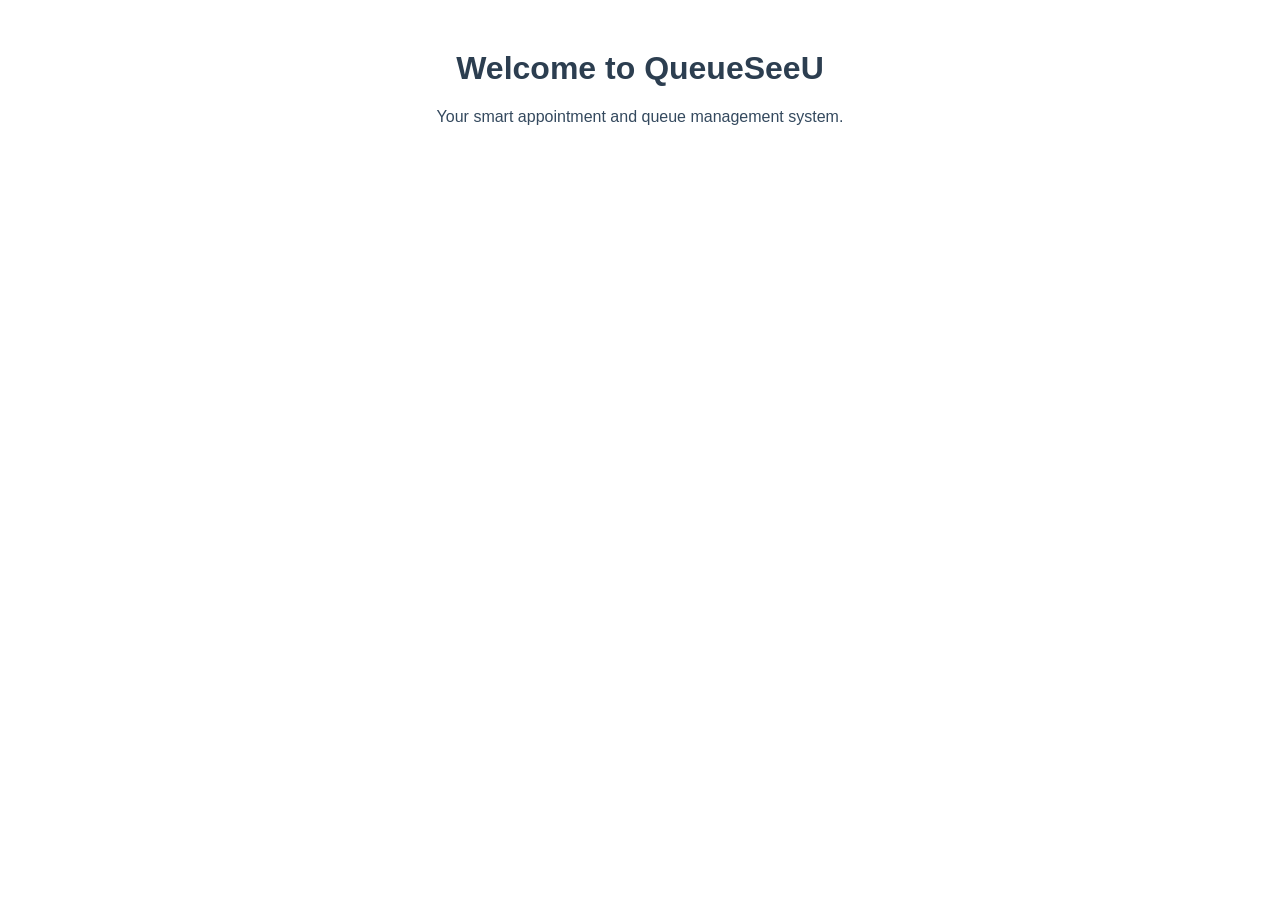
==== src/LandingPage/landing-page.html @ bd3106f6 "Renamed index.html to landing-page.html and added content" ====
<!DOCTYPE html>
<html lang="en">
<head>
    <meta charset="UTF-8">
    <meta name="viewport" content="width=device-width, initial-scale=1.0">
    <title>QueueSeeU - Landing Page</title>
    <style>
        body { font-family: Arial, sans-serif; text-align: center; margin: 50px; }
        h1 { color: #2c3e50; }
        p { color: #34495e; }
    </style>
</head>
<body>
    <h1>Welcome to QueueSeeU</h1>
    <p>Your smart appointment and queue management system.</p>
</body>
</html>
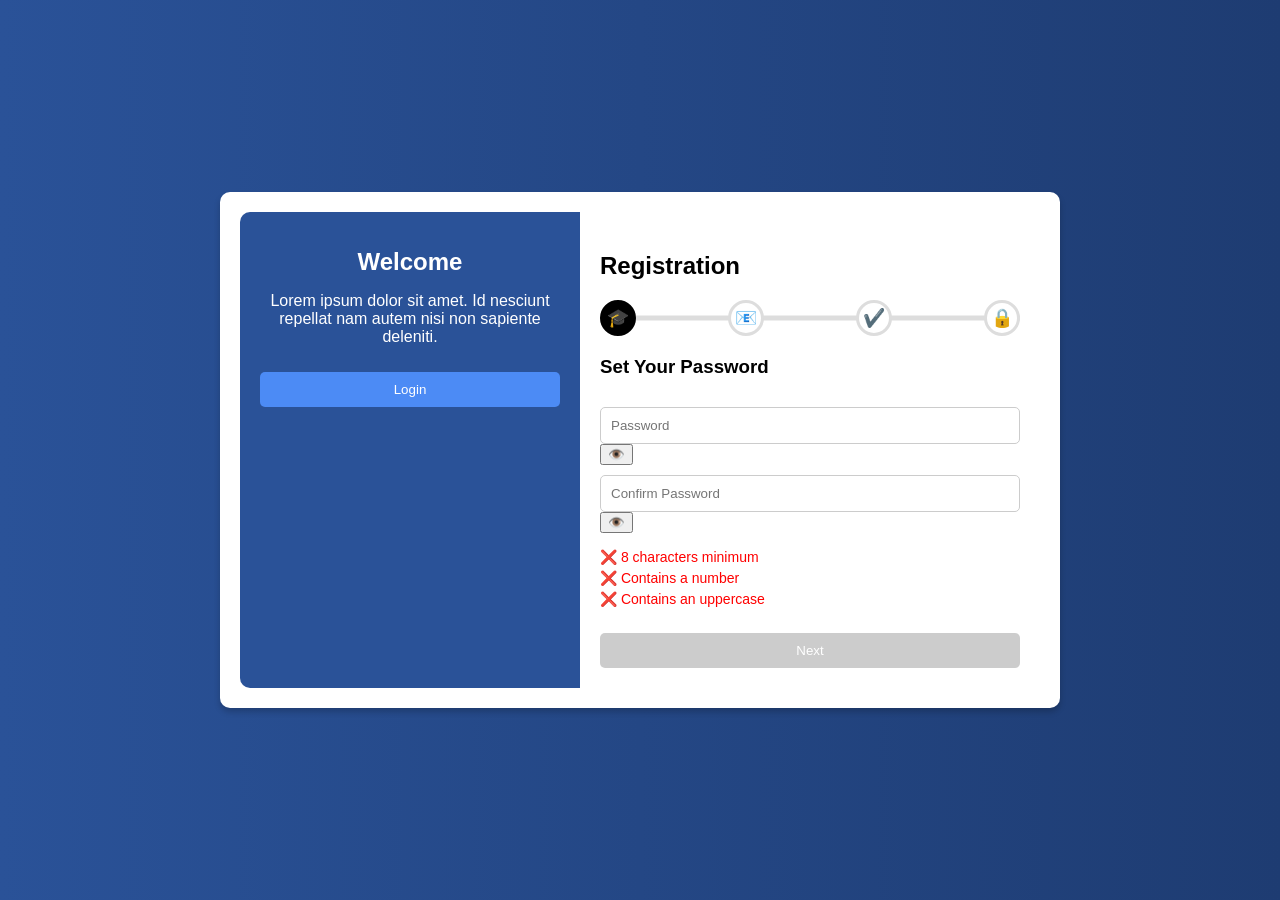
==== commit 3d60bf3f: "Updated landing-page.html" ====
--- a/src/LandingPage/landing-page.html
+++ b/src/LandingPage/landing-page.html
@@ -1,18 +1,49 @@
-
-<!DOCTYPE html>
 <html lang="en">
 <head>
     <meta charset="UTF-8">
     <meta name="viewport" content="width=device-width, initial-scale=1.0">
-    <title>QueueSeeU - Landing Page</title>
-    <style>
-        body { font-family: Arial, sans-serif; text-align: center; margin: 50px; }
-        h1 { color: #2c3e50; }
-        p { color: #34495e; }
-    </style>
+    <title>Registration</title>
+    <link rel="stylesheet" href="styles.css">
+    
 </head>
 <body>
-    <h1>Welcome to QueueSeeU</h1>
-    <p>Your smart appointment and queue management system.</p>
+    <div class="container">
+        <div class="welcome-section">
+            <h1>Welcome</h1>
+            <p>Lorem ipsum dolor sit amet. Id nesciunt repellat nam autem nisi non sapiente deleniti.</p>
+            <button class="btn" onclick="goToLogin()">Login</button>
+        </div>
+        <div class="registration-section">
+            <h2>Registration</h2>
+            <div class="progress-container">
+                <div class="steps">
+                    <span class="step active">🎓</span>
+                    <span class="step">📧</span>
+                    <span class="step">✔️</span>
+                    <span class="step">🔒</span>
+                </div>
+                <div class="progress-bar">
+                    <div class="progress" id="progress"></div>
+                </div>
+            </div>
+            <h3>Set Your Password</h3>
+            <div class="password-container">
+                <input type="password" id="password" placeholder="Password" onkeyup="validatePassword()">
+          
+                <button type="button" onclick="togglePassword('password')">👁️</button>
+            </div>
+            <div class="password-container">
+                <input type="password" id="confirm-password" placeholder="Confirm Password" onkeyup="validatePassword()">
+                <button type="button" onclick="togglePassword('confirm-password')">👁️</button>
+            </div>
+            <ul>
+                <li id="char-min" class="invalid">❌ 8 characters minimum</li>
+                <li id="num" class="invalid">❌ Contains a number</li>
+                <li id="uppercase" class="invalid">❌ Contains an uppercase</li>
+            </ul>
+            <button class="btn" id="nextBtn" onclick="nextStep()" disabled>Next</button>
+        </div>
+    </div>
+ <script src="script.js"></script>
 </body>
 </html>
--- a/src/LandingPage/styles.css
+++ b/src/LandingPage/styles.css
@@ -0,0 +1,157 @@
+body {
+    font-family: Arial, sans-serif;
+    display: flex;
+    justify-content: center;
+    align-items: center;
+    height: 100vh;
+    background: linear-gradient(to right, #2a5298, #1e3c72);
+    color: white;
+    margin: 0;
+}
+
+.container {
+    display: flex;
+    background: white;
+    padding: 20px;
+    border-radius: 10px;
+    box-shadow: 0px 4px 6px rgba(0, 0, 0, 0.2);
+    max-width: 800px;
+    width: 100%;
+}
+
+.welcome-section {
+    padding: 20px;
+    background: #2a5298;
+    border-radius: 10px 0 0 10px;
+    text-align: center;
+    width: 100%;
+    max-width: 300px;
+}
+
+.welcome-section h1 {
+    font-size: 24px;
+}
+
+.btn {
+    background: #4c8bf5;
+    border: none;
+    padding: 10px;
+    color: white;
+    cursor: pointer;
+    border-radius: 5px;
+    width: 100%;
+    margin-top: 10px;
+}
+
+.registration-section {
+    padding: 20px;
+    width: 100%;
+    color: black;
+}
+
+.progress-container {
+    display: flex;
+    align-items: center;
+    justify-content: center;
+    margin: 20px 0;
+    position: relative;
+}
+
+.progress-bar {
+    position: absolute;
+    width: 100%;
+    height: 5px;
+    background-color: #ddd;
+    top: 50%;
+    transform: translateY(-50%);
+}
+
+.progress {
+    height: 100%;
+    width: 0%;
+    background-color: #000000;
+    transition: width 0.4s ease;
+}
+
+.steps {
+    display: flex;
+    justify-content: space-between;
+    width: 100%;
+    
+    position: relative;
+    z-index: 1;
+}
+
+.steps span {
+    width: 30px;
+    height: 30px;
+    background-color: #fff;
+    border: 3px solid #ddd;
+    border-radius: 50%;
+    display: flex;
+    align-items: center;
+    justify-content: center;
+    font-size: 18px;
+    font-weight: bold;
+    transition: all 0.3s ease;
+}
+
+.steps .active {
+    border-color: #000000;
+    background-color: #000000;
+    color: white;
+}
+
+input {
+    width: 100%;
+    padding: 10px;
+    margin-top: 10px;
+    border: 1px solid #ccc;
+    border-radius: 5px;
+}
+
+ul {
+    list-style: none;
+    padding: 0;
+}
+
+li {
+    font-size: 14px;
+    margin-top: 5px;
+}
+
+.invalid {
+    color: red;
+}
+
+.valid {
+    color: rgb(0, 0, 0);
+}
+
+button:disabled {
+    background: #ccc;
+    cursor: not-allowed;
+}
+
+@media (max-width: 768px) {
+    .container {
+        flex-direction: column;
+        align-items: center;
+    }
+
+    .welcome-section {
+        border-radius: 10px 10px 0 0;
+        width: 100%;
+        max-width: none;
+    }
+
+    .registration-section {
+        width: 100%;
+    }
+
+    .steps span {
+        width: 20px;
+        height: 20px;
+        font-size: 14px;
+    }
+}
